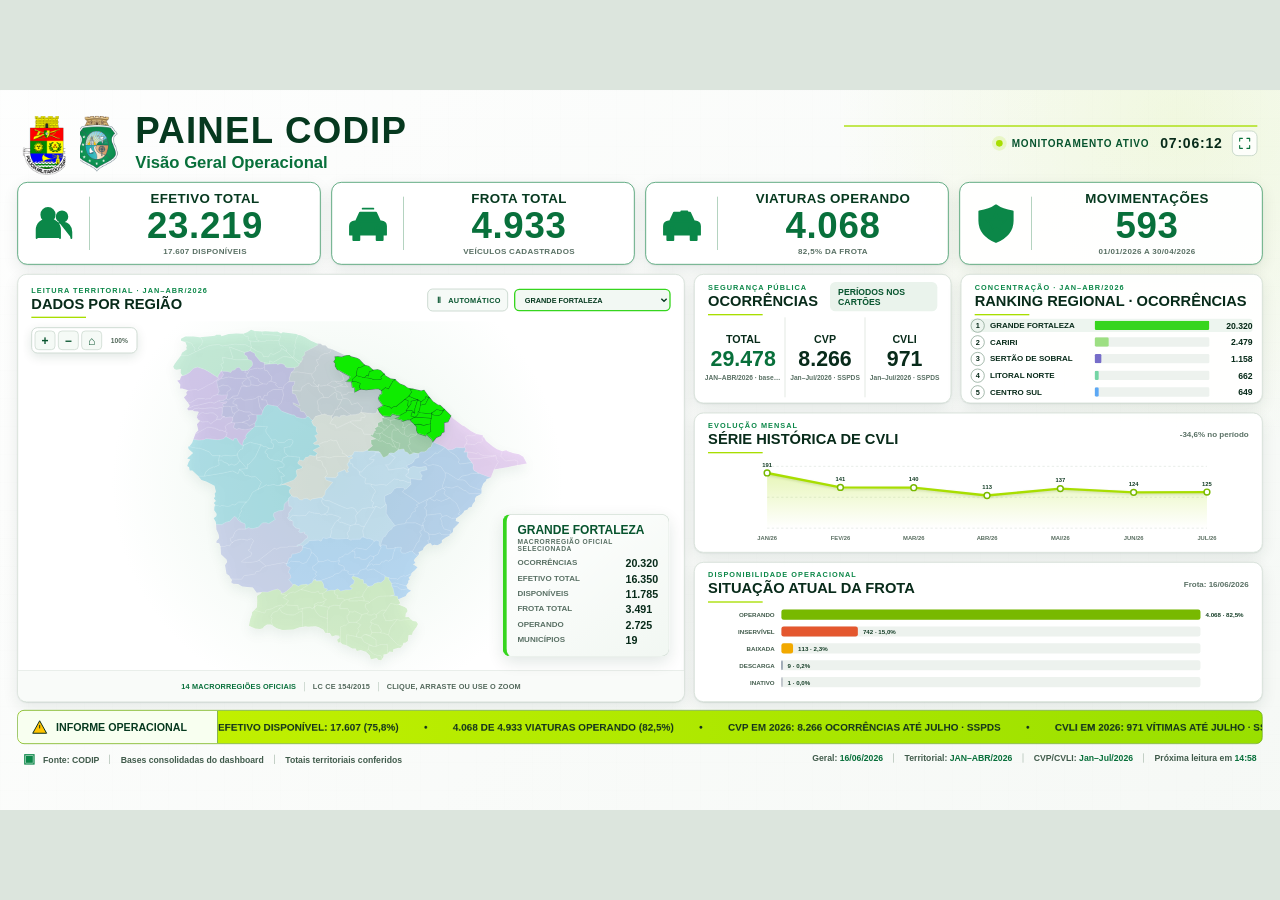
==== index.html @ fd83b2bc "Ajusta datas de referência do painel" ====
<!doctype html>
<html lang="pt-BR">
<head>
  <meta charset="utf-8">
  <meta name="viewport" content="width=device-width, initial-scale=1, viewport-fit=cover">
  <meta name="theme-color" content="#f4f7f3">
  <title>Painel CODIP · Visão Geral Operacional</title>
  <link rel="icon" href="data:,">
  <link rel="stylesheet" href="styles.css">
</head>
<body>
  <main id="tvStage" class="tv-stage" aria-label="Painel CODIP para monitoramento em TV">
    <header class="topbar">
      <div class="identity">
        <div class="official-logos" aria-label="Polícia Militar do Ceará e Governo do Estado do Ceará">
          <span class="logo-crop logo-pmce"><img src="timbrado.png" alt="Polícia Militar do Ceará"></span>
          <span class="logo-crop logo-ceara"><img src="timbrado.png" alt="Governo do Estado do Ceará"></span>
        </div>
        <div>
          <h1>PAINEL CODIP</h1>
          <p>Visão Geral Operacional</p>
        </div>
      </div>
      <div class="header-status">
        <span class="live-dot"></span>
        <span>MONITORAMENTO ATIVO</span>
        <strong id="clock">--:--:--</strong>
        <button id="fullscreenButton" type="button" aria-label="Exibir em tela cheia" title="Exibir em tela cheia">
          <svg viewBox="0 0 24 24" aria-hidden="true"><path d="M8 3H3v5M16 3h5v5M8 21H3v-5m13 5h5v-5"/></svg>
        </button>
      </div>
    </header>

    <section class="kpi-grid" aria-label="Indicadores principais">
      <article class="kpi-card">
        <div class="kpi-icon"><svg viewBox="0 0 64 64" aria-hidden="true"><circle cx="23" cy="19" r="10"/><circle cx="44" cy="22" r="8"/><path d="M6 54V42c0-9 7-16 16-16h3c9 0 16 7 16 16v12M40 31h5c8 0 13 6 13 14v9"/></svg></div>
        <div><span>Efetivo total</span><strong id="effectiveTotal">—</strong><small id="effectiveHint">Base de pessoal</small></div>
      </article>
      <article class="kpi-card">
        <div class="kpi-icon"><svg viewBox="0 0 64 64" aria-hidden="true"><path d="M14 29l6-13h24l6 13M12 29h40c4 0 7 3 7 7v13H5V36c0-4 3-7 7-7Z"/><circle cx="17" cy="39" r="4"/><circle cx="47" cy="39" r="4"/><path d="M10 49v8h9v-8m26 0v8h9v-8M24 10h16"/></svg></div>
        <div><span>Frota total</span><strong id="vehicleTotal">—</strong><small>Veículos cadastrados</small></div>
      </article>
      <article class="kpi-card">
        <div class="kpi-icon"><svg viewBox="0 0 64 64" aria-hidden="true"><path d="M14 29l6-13h24l6 13M12 29h40c4 0 7 3 7 7v13H5V36c0-4 3-7 7-7Z"/><circle cx="17" cy="39" r="4"/><circle cx="47" cy="39" r="4"/><path d="M10 49v8h9v-8m26 0v8h9v-8"/><path d="M31 20v-6h9v6"/></svg></div>
        <div><span>Viaturas operando</span><strong id="operatingVehicles">—</strong><small id="operatingVehicleHint">Disponibilidade da frota</small></div>
      </article>
      <article class="kpi-card">
        <div class="kpi-icon"><svg viewBox="0 0 64 64" aria-hidden="true"><path d="M32 5c8 6 16 8 25 9v14c0 15-9 25-25 32C16 53 7 43 7 28V14c9-1 17-3 25-9Z"/><path d="m32 16 4 10 11 1-8 7 3 11-10-6-10 6 3-11-8-7 11-1 4-10Z"/></svg></div>
        <div><span>Movimentações</span><strong id="movementTotal">—</strong><small id="movementPeriod">Período da base</small></div>
      </article>
    </section>

    <section class="main-grid">
      <article class="panel map-panel">
        <div class="panel-heading">
          <div><span class="eyebrow" id="territorialPeriod">Leitura territorial</span><h2>Dados por região</h2></div>
          <div class="map-actions">
            <button id="mapAutoButton" class="map-auto-button" type="button" aria-pressed="true" title="Pausar rotação automática">
              <span class="map-auto-icon" aria-hidden="true">Ⅱ</span><span id="mapAutoLabel">Automático</span>
            </button>
            <select id="activeRegion" class="region-focus" aria-label="Selecionar macrorregião"></select>
          </div>
        </div>
        <div class="map-layout">
          <div class="map-wrap">
            <svg id="cearaMap" viewBox="35 10 535 500" role="img" aria-label="Mapa interativo do Ceará dividido nas 14 macrorregiões oficiais"></svg>
            <div class="map-zoom-controls" aria-label="Controles de navegação do mapa">
              <button id="mapZoomIn" type="button" aria-label="Aumentar zoom" title="Aumentar zoom">+</button>
              <button id="mapZoomOut" type="button" aria-label="Diminuir zoom" title="Diminuir zoom">−</button>
              <button id="mapReset" type="button" aria-label="Mostrar o Ceará inteiro" title="Mostrar o Ceará inteiro">⌂</button>
              <span id="mapZoomLevel" aria-live="polite">100%</span>
            </div>
            <div id="mapMessage" class="map-message" hidden>Mapa indisponível</div>
            <div id="mapTooltip" class="map-tooltip" role="status" hidden></div>
          </div>
          <div id="regionSummary" class="region-summary" aria-live="polite"></div>
        </div>
        <div id="regionLegend" class="region-legend"></div>
      </article>

      <div class="dashboard-side">
        <div class="right-stack">
          <article class="panel occurrences-panel">
            <div class="panel-heading compact">
              <div><span class="eyebrow">Segurança pública</span><h2>Ocorrências</h2></div>
              <span class="period-chip" id="crimePeriod">Períodos nos cartões</span>
            </div>
            <div class="occurrence-grid">
              <div class="occurrence main"><span>Total</span><strong id="crimeTotal">—</strong><small id="crimeDelta">Base consolidada</small></div>
              <div class="occurrence"><span>CVP</span><strong id="cvpTotal">—</strong><small id="cvpHint">Crimes violentos contra o patrimônio</small></div>
              <div class="occurrence"><span>CVLI</span><strong id="cvliTotal">—</strong><small id="cvliHint">Crimes violentos letais intencionais</small></div>
            </div>
          </article>

          <article class="panel ranking-panel">
            <div class="panel-heading compact"><div><span class="eyebrow" id="rankingPeriod">Concentração</span><h2>Ranking regional · ocorrências</h2></div></div>
            <div id="regionRanking" class="ranking"></div>
          </article>
        </div>

        <section class="charts-grid">
          <article class="panel chart-panel">
            <div class="panel-heading compact">
              <div><span class="eyebrow">Evolução mensal</span><h2>Série histórica de CVLI</h2></div>
              <span class="chart-total" id="trendCaption"></span>
            </div>
            <div id="occurrenceChart" class="chart" aria-label="Gráfico mensal de ocorrências"></div>
          </article>
          <article class="panel chart-panel">
            <div class="panel-heading compact">
              <div><span class="eyebrow">Disponibilidade operacional</span><h2>Situação atual da frota</h2></div>
              <span class="chart-total" id="fleetBaseDate">Base consolidada</span>
            </div>
            <div id="vehicleChart" class="chart" aria-label="Gráfico da frota por situação operacional"></div>
          </article>
        </section>
      </div>
    </section>

    <section class="ticker" aria-label="Informes operacionais">
      <div class="ticker-label"><svg viewBox="0 0 24 24" aria-hidden="true"><path d="M12 3 2 21h20L12 3Zm0 6v5m0 3h.01"/></svg><strong>INFORME OPERACIONAL</strong></div>
      <div class="ticker-window"><div id="tickerTrack" class="ticker-track"></div></div>
    </section>

    <footer>
      <div><span class="calendar-icon">▣</span> Fonte: CODIP <i></i> Bases consolidadas do dashboard <i></i> <span id="dataQuality">Validação territorial</span></div>
      <div>Geral: <strong id="updatedAt">—</strong> <i></i> Territorial: <strong id="territorialUpdatedAt">—</strong> <i></i> CVP/CVLI: <strong id="stateCrimeUpdatedAt">—</strong> <i></i> Próxima leitura em <strong id="refreshCountdown">15:00</strong></div>
    </footer>
  </main>

  <script src="base-resumo.js"></script>
  <script src="data.js"></script>
  <script src="app.js"></script>
</body>
</html>
---- styles.css ----
:root {
  --green-950: #06391f;
  --green-900: #07542e;
  --green-800: #08703b;
  --green-700: #0b8748;
  --lime: #a8de00;
  --lime-soft: #d7f373;
  --cyan: #17aaa8;
  --yellow: #d5d800;
  --ink: #082b1a;
  --muted: #597064;
  --panel: rgba(255,255,255,.96);
  --line: #cad8ce;
  --surface: #f2f6f2;
  --shadow: 0 8px 24px rgba(10, 49, 29, .09), 0 1px 2px rgba(10, 49, 29, .12);
  --font: "Arial Narrow", "Roboto Condensed", "Segoe UI", Arial, sans-serif;
}

* { box-sizing: border-box; }
html, body { width: 100%; height: 100%; margin: 0; overflow: hidden; }
body { background: #dce5dd; color: var(--ink); font-family: var(--font); }
button, select, svg text { font-family: var(--font); }

.tv-stage {
  position: absolute;
  width: 1920px;
  height: 1080px;
  left: 50%;
  top: 50%;
  transform-origin: center;
  overflow: hidden;
  padding: 22px 26px 16px;
  background:
    radial-gradient(circle at 92% 4%, rgba(168,222,0,.10), transparent 25%),
    linear-gradient(135deg, rgba(255,255,255,.96), rgba(246,249,246,.98));
}

.tv-stage::before {
  content: "";
  position: absolute;
  inset: 0;
  pointer-events: none;
  opacity: .28;
  background-image: linear-gradient(rgba(8,112,59,.025) 1px, transparent 1px), linear-gradient(90deg, rgba(8,112,59,.025) 1px, transparent 1px);
  background-size: 42px 42px;
}

.topbar { position: relative; height: 116px; display: flex; align-items: center; justify-content: space-between; padding: 0 8px 4px; }
.identity { display: flex; align-items: center; gap: 22px; }
.official-logos { height: 110px; display: flex; align-items: center; gap: 22px; }
.logo-crop { position: relative; display: block; height: 99px; overflow: hidden; }
.logo-crop img { position: absolute; height: auto; max-width: none; }
.logo-pmce { width: 64px; }
.logo-pmce img { width: 690px; top: -9px; left: 0; }
.logo-ceara { width: 61px; }
.logo-ceara img { width: 650px; top: -7px; left: -366px; }
.identity h1 { margin: 0; font-size: 55px; line-height: .96; letter-spacing: 1.8px; color: var(--green-950); font-weight: 900; }
.identity p { margin: 9px 0 0; font-size: 25px; line-height: 1; color: var(--green-800); font-weight: 800; }
.header-status { min-width: 620px; height: 50px; display: flex; align-items: center; justify-content: flex-end; gap: 14px; padding-top: 2px; border-top: 2px solid var(--lime); color: var(--green-900); font-size: 15px; font-weight: 900; letter-spacing: .08em; }
.header-status strong { min-width: 96px; color: var(--ink); font-size: 21px; text-align: right; font-variant-numeric: tabular-nums; }
.live-dot { width: 10px; height: 10px; border-radius: 50%; background: var(--lime); box-shadow: 0 0 0 6px rgba(168,222,0,.17); animation: pulse 2.4s infinite; }
#fullscreenButton { width: 38px; height: 38px; display: grid; place-items: center; padding: 8px; border: 1px solid #b7cabd; border-radius: 9px; background: rgba(255,255,255,.8); color: var(--green-800); cursor: pointer; }
#fullscreenButton svg { width: 20px; height: 20px; fill: none; stroke: currentColor; stroke-width: 2; stroke-linecap: round; stroke-linejoin: round; }

.kpi-grid { position: relative; display: grid; grid-template-columns: repeat(4, 1fr); gap: 16px; height: 124px; margin-bottom: 14px; }
.kpi-card { min-width: 0; display: grid; grid-template-columns: 108px 1fr; align-items: center; border: 1.5px solid #19854b; border-radius: 15px; background: var(--panel); box-shadow: var(--shadow); overflow: hidden; }
.kpi-icon { height: 80px; display: grid; place-items: center; border-right: 1px solid #8fbea1; color: var(--green-700); }
.kpi-icon svg { width: 64px; height: 64px; fill: currentColor; stroke: currentColor; stroke-width: 2.8; stroke-linecap: round; stroke-linejoin: round; }
.kpi-card > div:last-child { min-width: 0; padding: 8px 22px; text-align: center; }
.kpi-card span { display: block; color: var(--green-950); font-size: 20px; font-weight: 900; letter-spacing: .03em; text-transform: uppercase; white-space: nowrap; }
.kpi-card strong { display: block; margin-top: 3px; color: var(--green-800); font-size: 55px; line-height: .96; font-weight: 900; letter-spacing: 1px; font-variant-numeric: tabular-nums; }
.kpi-card small { display: block; margin-top: 6px; color: var(--muted); font-size: 12px; font-weight: 700; text-transform: uppercase; letter-spacing: .04em; }

.main-grid { position: relative; height: 642px; display: grid; grid-template-columns: minmax(0, 1.08fr) minmax(0, .92fr); gap: 14px; margin-bottom: 12px; }
.dashboard-side { min-width: 0; display: grid; grid-template-rows: 194px 434px; gap: 14px; }
.right-stack { min-width: 0; display: grid; grid-template-columns: minmax(0, .92fr) minmax(0, 1.08fr); gap: 14px; }
.panel { min-width: 0; background: var(--panel); border: 1px solid var(--line); border-radius: 14px; box-shadow: var(--shadow); overflow: hidden; }
.panel-heading { height: 70px; display: flex; align-items: center; justify-content: space-between; gap: 18px; padding: 13px 20px 8px; }
.panel-heading.compact { height: 64px; padding-top: 10px; }
.eyebrow { display: block; margin-bottom: 3px; color: var(--green-700); font-size: 11px; line-height: 1; font-weight: 900; letter-spacing: .14em; text-transform: uppercase; }
.panel h2 { position: relative; margin: 0; color: var(--ink); font-size: 22px; line-height: 1.05; font-weight: 900; text-transform: uppercase; }
.panel h2::after { content: ""; position: absolute; left: 0; bottom: -9px; width: 82px; height: 2px; background: var(--lime); }
.region-focus { width: 235px; height: 34px; padding: 6px 30px 6px 10px; overflow: hidden; border: 2px solid var(--region-color, var(--green-700)); border-radius: 8px; outline: none; background: #f2f8f3; color: var(--green-950); font-size: 11px; font-weight: 900; text-overflow: ellipsis; text-transform: uppercase; cursor: pointer; }
.region-focus:hover, .region-focus:focus-visible { background: #e8f2ea; box-shadow: 0 0 0 3px rgba(8,112,59,.10); }
.region-focus option { color: var(--ink); background: #fff; }
.period-chip { padding: 7px 12px; border-radius: 8px; color: var(--green-900); background: #eaf3ec; font-size: 13px; font-weight: 900; text-transform: uppercase; }
.map-actions { display: flex; align-items: center; gap: 9px; }
.map-auto-button { min-height: 34px; display: inline-flex; align-items: center; gap: 7px; padding: 7px 10px; border: 1px solid #b9cbbf; border-radius: 8px; background: #f6faf7; color: var(--green-900); font-size: 11px; font-weight: 900; letter-spacing: .04em; text-transform: uppercase; cursor: pointer; }
.map-auto-button:hover, .map-auto-button:focus-visible { border-color: var(--green-700); background: #eaf4ed; outline: none; }
.map-auto-button[aria-pressed="false"] { color: #66766b; background: #eef1ef; }
.map-auto-icon { width: 13px; text-align: center; font-size: 12px; }

.map-layout { position: relative; height: 523px; display: grid; grid-template-columns: minmax(0, 1fr); padding: 0 10px 0 8px; }
.map-wrap { position: relative; min-width: 0; overflow: hidden; border-radius: 0 0 0 10px; background: radial-gradient(circle at 48% 46%, rgba(225,241,229,.72), rgba(255,255,255,0) 58%); }
#cearaMap { width: 100%; height: 100%; touch-action: none; cursor: grab; filter: drop-shadow(0 8px 8px rgba(6,57,31,.16)); overflow: hidden; transition: filter .25s ease; }
#cearaMap.map-view-animated { transition: filter .25s ease; }
#cearaMap path { stroke: rgba(255,255,255,.98); stroke-width: 1.15; vector-effect: non-scaling-stroke; cursor: pointer; paint-order: stroke fill; transition: opacity .3s ease, filter .3s ease, stroke .2s ease, stroke-width .2s ease; transform-box: fill-box; transform-origin: center; }
#cearaMap path.dimmed { opacity: .36; }
#cearaMap path.highlighted { opacity: 1; filter: saturate(1.35) brightness(1.03); stroke: rgba(5,72,37,.65); stroke-width: 1.65; }
#cearaMap path:hover, #cearaMap path.hovered, #cearaMap path.municipality-selected { opacity: 1; filter: saturate(1.5) brightness(1.08) drop-shadow(0 2px 2px rgba(5,47,25,.38)); stroke: #06391f; stroke-width: 3; }
.map-wrap.is-panning #cearaMap { cursor: grabbing; }
.map-wrap.is-panning #cearaMap path { cursor: grabbing; }
.map-wrap.is-interactive #cearaMap { filter: drop-shadow(0 9px 9px rgba(6,57,31,.16)); }
.map-zoom-controls { position: absolute; z-index: 5; left: 12px; top: 9px; display: grid; grid-template-columns: repeat(3, 31px) 44px; align-items: center; gap: 4px; padding: 4px; border: 1px solid #b9cbbf; border-radius: 9px; background: rgba(255,255,255,.94); box-shadow: 0 5px 16px rgba(6,57,31,.12); }
.map-zoom-controls button { width: 31px; height: 29px; display: grid; place-items: center; padding: 0; border: 1px solid #c6d5ca; border-radius: 6px; background: #f5faf6; color: var(--green-900); font-size: 18px; line-height: 1; font-weight: 900; cursor: pointer; }
.map-zoom-controls button:hover, .map-zoom-controls button:focus-visible { border-color: var(--green-700); background: #e6f2e9; outline: none; }
.map-zoom-controls span { color: #52685a; font-size: 10px; font-weight: 900; text-align: center; font-variant-numeric: tabular-nums; }
.map-message { position: absolute; inset: 0; display: grid; place-items: center; color: var(--muted); font-weight: 800; }
.map-message[hidden] { display: none; }
.map-tooltip { position: absolute; z-index: 6; width: max-content; max-width: 245px; pointer-events: none; padding: 9px 11px; border: 1px solid #aac5b2; border-radius: 8px; background: rgba(5,55,29,.95); color: #fff; box-shadow: 0 8px 20px rgba(5,47,25,.22); font-size: 11px; line-height: 1.35; transform: translate(12px, -50%); }
.map-tooltip[hidden] { display: none; }
.map-tooltip strong { display: block; margin-bottom: 4px; font-size: 13px; text-transform: uppercase; }
.map-tooltip span { color: #d9f0df; }
.region-summary { position: absolute; z-index: 2; right: 22px; bottom: 20px; width: 250px; display: grid; gap: 6px; padding: 14px 16px; border: 1px solid #d3dfd6; border-left: 6px solid var(--green-700); border-radius: 12px; background: linear-gradient(145deg, rgba(255,255,255,.97), rgba(241,247,242,.97)); box-shadow: 0 8px 24px rgba(6,57,31,.12); }
.region-summary .summary-name { color: var(--green-900); font-size: 18px; line-height: 1.02; font-weight: 900; text-transform: uppercase; }
.region-summary .summary-kicker { margin-top: -3px; color: var(--muted); font-size: 10px; font-weight: 900; letter-spacing: .08em; text-transform: uppercase; }
.region-summary dl { display: grid; grid-template-columns: 1fr auto; gap: 5px 10px; margin: 2px 0 0; }
.region-summary dt { color: var(--muted); font-size: 12px; font-weight: 700; text-transform: uppercase; }
.region-summary dd { margin: 0; color: var(--ink); font-size: 16px; font-weight: 900; font-variant-numeric: tabular-nums; }
.region-legend { height: 49px; display: flex; align-items: center; justify-content: center; gap: 6px; padding: 0 10px; border-top: 1px solid #e1e9e3; background: #f9fbf9; }
.map-source { display: flex; align-items: center; color: #53685b; font-size: 11px; font-weight: 800; letter-spacing: .025em; text-transform: uppercase; }
.map-source strong { color: var(--green-800); }
.map-source i { width: 1px; height: 14px; margin: 0 12px; background: #bccbc0; }
.legend-item { min-height: 29px; display: flex; align-items: center; gap: 6px; padding: 5px 8px; border: 1px solid transparent; border-radius: 7px; background: transparent; color: #405b4b; font-size: 11px; font-weight: 900; text-transform: uppercase; cursor: pointer; }
.legend-item i { width: 10px; height: 10px; border-radius: 3px; }
.legend-item:hover, .legend-item:focus-visible, .legend-item.active { border-color: #bfd0c4; background: #edf5ef; outline: none; }

.occurrence-grid { height: 130px; display: grid; grid-template-columns: 1.05fr 1fr 1fr; padding: 0 10px 10px; }
.occurrence { min-width: 0; display: flex; flex-direction: column; align-items: center; justify-content: center; border-left: 1px solid #d4ded6; text-align: center; }
.occurrence:first-child { border-left: 0; }
.occurrence span { font-size: 16px; font-weight: 900; text-transform: uppercase; }
.occurrence strong { margin-top: 3px; font-size: 32px; line-height: 1; font-weight: 900; font-variant-numeric: tabular-nums; }
.occurrence.main strong { color: var(--green-800); }
.occurrence small { margin-top: 7px; width: 92%; overflow: hidden; color: var(--muted); font-size: 10px; font-weight: 700; text-overflow: ellipsis; white-space: nowrap; }

.ranking { height: 130px; display: grid; align-content: center; gap: 5px; padding: 2px 14px 9px; }
.rank-row { width: 100%; min-height: 20px; display: grid; grid-template-columns: 22px minmax(105px, 150px) 1fr 58px; gap: 7px; align-items: center; min-width: 0; padding: 0; border: 0; border-radius: 5px; background: transparent; color: inherit; text-align: left; cursor: pointer; }
.rank-row:hover, .rank-row:focus-visible, .rank-row.active { background: #edf5ef; outline: none; }
.rank-number { width: 21px; height: 21px; display: grid; place-items: center; border: 1px solid #7a9985; border-radius: 50%; font-size: 11px; font-weight: 900; }
.rank-name { overflow: hidden; font-size: 12px; font-weight: 900; text-overflow: ellipsis; text-transform: uppercase; white-space: nowrap; }
.rank-track { height: 14px; overflow: hidden; border-radius: 2px; background: #edf2ee; }
.rank-bar { height: 100%; border-radius: 2px; transform-origin: left; animation: grow 1.2s cubic-bezier(.2,.75,.25,1) both; }
.rank-value { text-align: right; font-size: 13px; font-weight: 900; font-variant-numeric: tabular-nums; }

.charts-grid { position: relative; min-height: 0; display: grid; grid-template-rows: repeat(2, minmax(0, 1fr)); gap: 14px; }
.chart-panel .panel-heading { height: 62px; }
.chart { height: 148px; padding: 0 12px 8px; }
.chart svg { width: 100%; height: 100%; overflow: visible; }
.chart-total { color: var(--muted); font-size: 12px; font-weight: 800; }
.grid-line { stroke: #d8e1da; stroke-width: 1; stroke-dasharray: 4 4; }
.axis-label { fill: #5a6e61; font-size: 10px; font-weight: 700; }
.value-label { fill: #153e27; font-size: 10px; font-weight: 900; }
.trend-area { fill: url(#areaGradient); }
.trend-line { fill: none; stroke: var(--lime); stroke-width: 4; stroke-linecap: round; stroke-linejoin: round; filter: drop-shadow(0 2px 2px rgba(75,120,0,.20)); }
.trend-point { fill: #fff; stroke: #78b900; stroke-width: 2.5; }
.fleet-status-track { fill: #edf2ee; }
.fleet-status-bar { transform-origin: left; animation: grow 1.1s cubic-bezier(.2,.75,.25,1) both; }
.fleet-status-label { fill: #405b4b; font-size: 11px; font-weight: 900; }
.fleet-status-value { fill: #153e27; font-size: 11px; font-weight: 900; font-variant-numeric: tabular-nums; }

.ticker { position: relative; height: 51px; display: grid; grid-template-columns: 300px 1fr; overflow: hidden; border: 1.5px solid #5ba000; border-radius: 10px; background: linear-gradient(90deg, #c8f300, #99df00); }
.ticker-label { z-index: 2; display: flex; align-items: center; gap: 12px; padding: 0 20px; border-right: 1px solid #4b8f00; background: #f8fff0; color: var(--green-950); font-size: 16px; }
.ticker-label svg { width: 25px; fill: #ffc400; stroke: #082b1a; stroke-width: 1.4; }
.ticker-window { position: relative; overflow: hidden; }
.ticker-track { position: absolute; left: 0; top: 0; width: max-content; height: 100%; display: flex; align-items: center; white-space: nowrap; color: #102f1d; font-size: 15px; font-weight: 900; text-transform: uppercase; animation: ticker 34s linear infinite; will-change: transform; }
.ticker-group { height: 100%; display: flex; align-items: center; gap: 38px; padding-right: 38px; }
.ticker-group span::after { content: "•"; margin-left: 38px; }

footer { position: relative; height: 42px; display: flex; align-items: center; justify-content: space-between; padding: 0 9px; color: #405b4b; font-size: 13px; font-weight: 700; }
footer i { display: inline-block; width: 1px; height: 14px; margin: 0 12px -2px; background: #a9baad; }
footer strong { color: var(--green-800); font-weight: 900; }
.calendar-icon { margin-right: 8px; color: var(--green-700); font-size: 19px; }

@keyframes pulse { 50% { box-shadow: 0 0 0 11px rgba(168,222,0,0); } }
@keyframes grow { from { transform: scaleX(0); } }
@keyframes ticker { from { transform: translate3d(0, 0, 0); } to { transform: translate3d(-50%, 0, 0); } }

@media (prefers-reduced-motion: reduce) {
  *, *::before, *::after { animation-duration: .01ms !important; animation-iteration-count: 1 !important; transition-duration: .01ms !important; }
  .ticker-track { animation: ticker 50s linear infinite !important; }
}
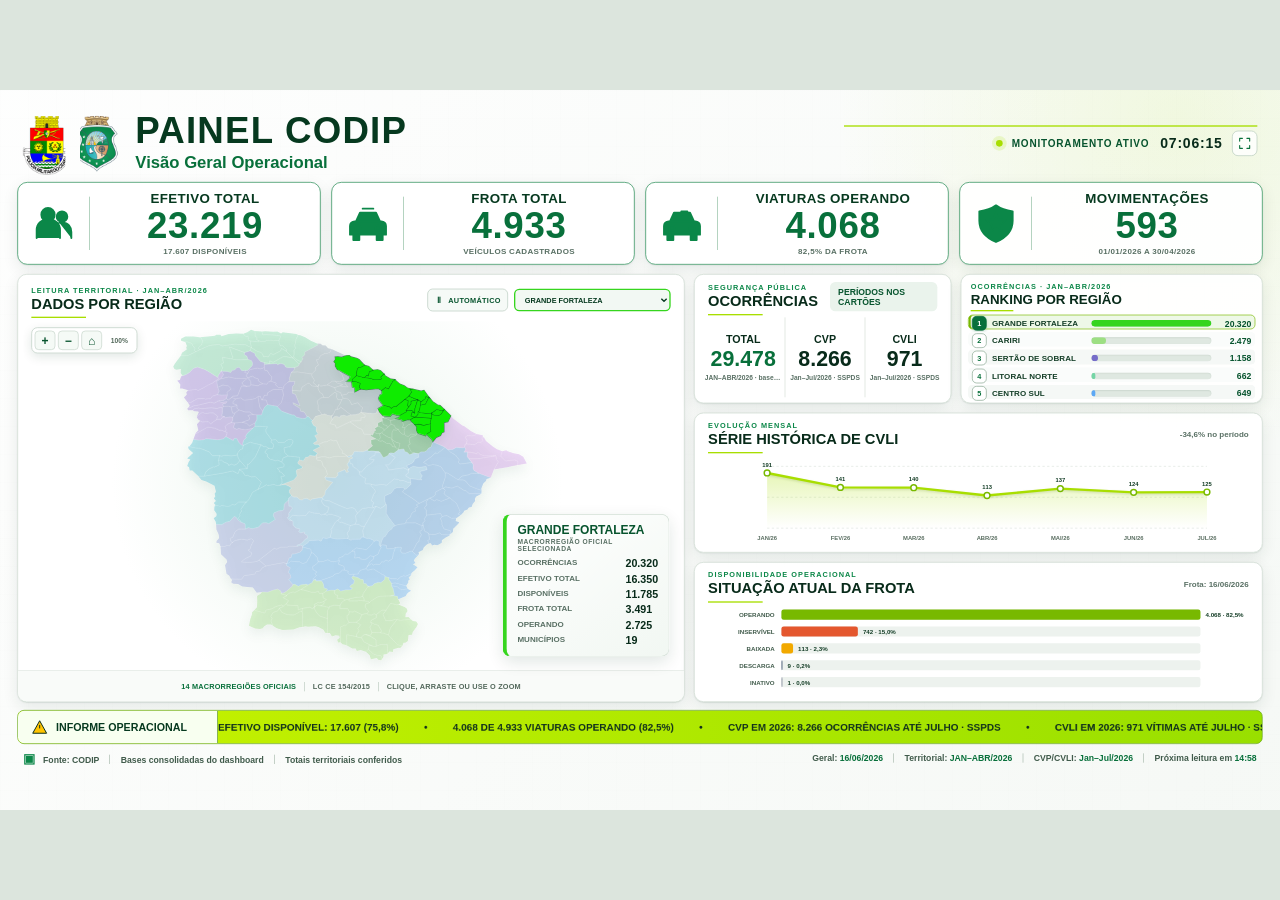
==== commit 00616c25: "Melhora visualizacao do ranking" ====
--- a/index.html
+++ b/index.html
@@ -93,7 +93,7 @@
           </article>
 
           <article class="panel ranking-panel">
-            <div class="panel-heading compact"><div><span class="eyebrow" id="rankingPeriod">Concentração</span><h2>Ranking regional · ocorrências</h2></div></div>
+            <div class="panel-heading compact"><div><span class="eyebrow" id="rankingPeriod">Ocorrências</span><h2>Ranking por região</h2></div></div>
             <div id="regionRanking" class="ranking"></div>
           </article>
         </div>
--- a/styles.css
+++ b/styles.css
@@ -133,14 +133,21 @@
 .occurrence.main strong { color: var(--green-800); }
 .occurrence small { margin-top: 7px; width: 92%; overflow: hidden; color: var(--muted); font-size: 10px; font-weight: 700; text-overflow: ellipsis; white-space: nowrap; }
 
-.ranking { height: 130px; display: grid; align-content: center; gap: 5px; padding: 2px 14px 9px; }
-.rank-row { width: 100%; min-height: 20px; display: grid; grid-template-columns: 22px minmax(105px, 150px) 1fr 58px; gap: 7px; align-items: center; min-width: 0; padding: 0; border: 0; border-radius: 5px; background: transparent; color: inherit; text-align: left; cursor: pointer; }
-.rank-row:hover, .rank-row:focus-visible, .rank-row.active { background: #edf5ef; outline: none; }
-.rank-number { width: 21px; height: 21px; display: grid; place-items: center; border: 1px solid #7a9985; border-radius: 50%; font-size: 11px; font-weight: 900; }
-.rank-name { overflow: hidden; font-size: 12px; font-weight: 900; text-overflow: ellipsis; text-transform: uppercase; white-space: nowrap; }
-.rank-track { height: 14px; overflow: hidden; border-radius: 2px; background: #edf2ee; }
-.rank-bar { height: 100%; border-radius: 2px; transform-origin: left; animation: grow 1.2s cubic-bezier(.2,.75,.25,1) both; }
-.rank-value { text-align: right; font-size: 13px; font-weight: 900; font-variant-numeric: tabular-nums; }
+.ranking-panel .panel-heading { height: 56px; padding: 8px 14px 4px; }
+.ranking-panel h2 { font-size: 20px; }
+.ranking-panel h2::after { bottom: -7px; width: 64px; }
+.ranking { height: 138px; display: grid; align-content: center; gap: 4px; padding: 4px 10px 7px; }
+.rank-row { width: 100%; min-height: 22px; display: grid; grid-template-columns: 23px minmax(108px, 142px) minmax(64px, 1fr) 53px; gap: 7px; align-items: center; min-width: 0; padding: 1px 5px; border: 1px solid transparent; border-radius: 7px; background: #f5f8f6; color: inherit; text-align: left; cursor: pointer; transition: transform .18s ease, border-color .18s ease, background .18s ease, box-shadow .18s ease; }
+.rank-row:nth-child(even) { background: #fafcfb; }
+.rank-row:first-child { border-color: #b7d8c0; background: linear-gradient(90deg, #e7f4ea, #f7fbf8); }
+.rank-row:hover, .rank-row:focus-visible { border-color: #9fc2a9; background: #eaf4ed; outline: none; transform: translateX(2px); }
+.rank-row.active { border-color: #79b900; background: #eef8e7; box-shadow: inset 3px 0 0 #79b900; outline: none; }
+.rank-number { width: 22px; height: 22px; display: grid; place-items: center; border: 1px solid #86a58f; border-radius: 7px; background: #fff; color: var(--green-800); font-size: 11px; font-weight: 900; }
+.rank-row:first-child .rank-number { border-color: var(--green-800); background: var(--green-800); color: #fff; box-shadow: 0 2px 5px rgba(8,112,59,.20); }
+.rank-name { overflow: hidden; color: #143e27; font-size: 12px; font-weight: 900; letter-spacing: .01em; text-overflow: ellipsis; text-transform: uppercase; white-space: nowrap; }
+.rank-track { height: 10px; overflow: hidden; border-radius: 999px; background: #dfe8e1; box-shadow: inset 0 1px 2px rgba(6,57,31,.10); }
+.rank-bar { min-width: 5px; height: 100%; border-radius: 999px; transform-origin: left; animation: grow 1.2s cubic-bezier(.2,.75,.25,1) both; }
+.rank-value { color: var(--green-900); text-align: right; font-size: 13px; font-weight: 900; font-variant-numeric: tabular-nums; }
 
 .charts-grid { position: relative; min-height: 0; display: grid; grid-template-rows: repeat(2, minmax(0, 1fr)); gap: 14px; }
 .chart-panel .panel-heading { height: 62px; }
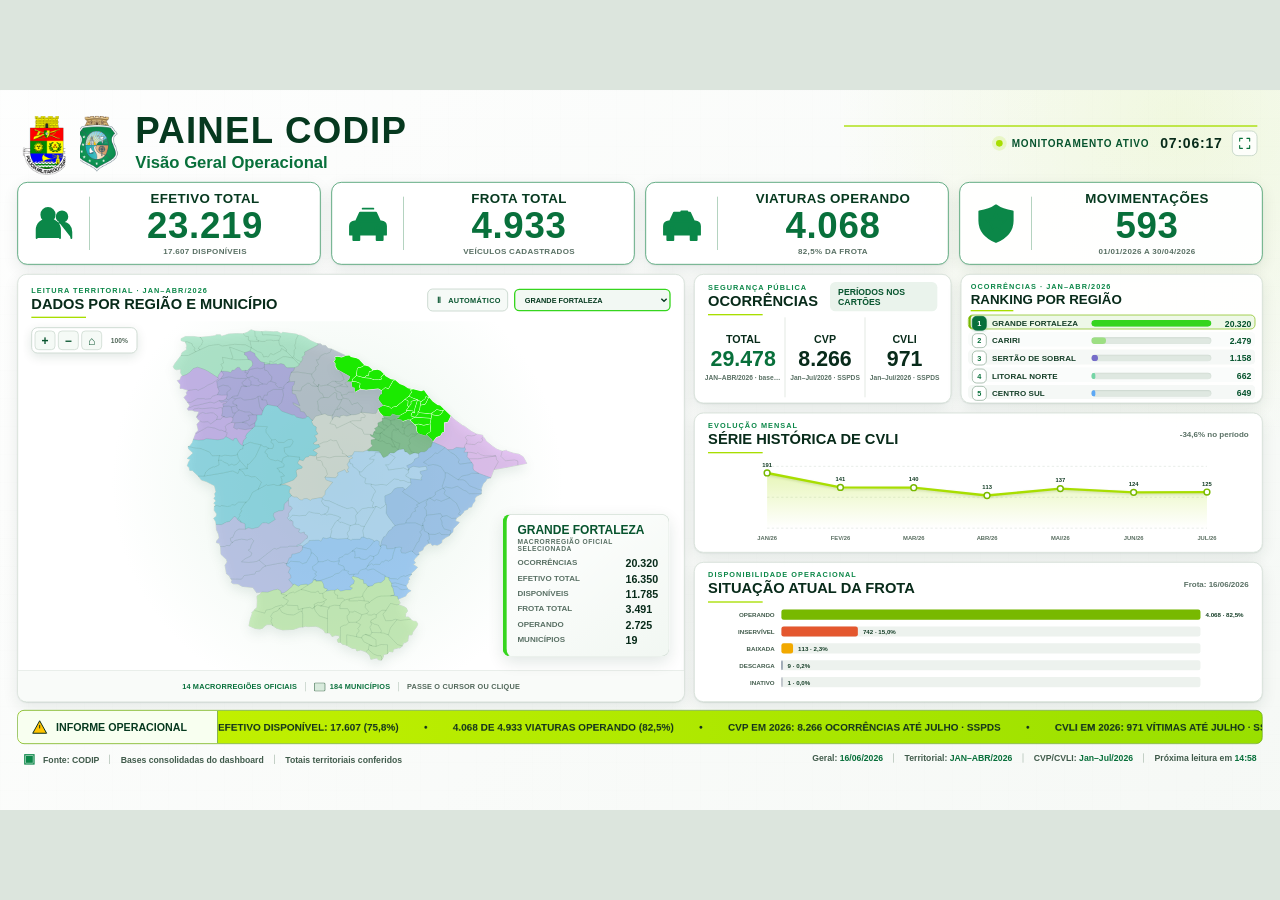
==== commit 53acb225: "Destaca divisas municipais no mapa" ====
--- a/index.html
+++ b/index.html
@@ -53,7 +53,7 @@
     <section class="main-grid">
       <article class="panel map-panel">
         <div class="panel-heading">
-          <div><span class="eyebrow" id="territorialPeriod">Leitura territorial</span><h2>Dados por região</h2></div>
+          <div><span class="eyebrow" id="territorialPeriod">Leitura territorial</span><h2>Dados por região e município</h2></div>
           <div class="map-actions">
             <button id="mapAutoButton" class="map-auto-button" type="button" aria-pressed="true" title="Pausar rotação automática">
               <span class="map-auto-icon" aria-hidden="true">Ⅱ</span><span id="mapAutoLabel">Automático</span>
@@ -63,7 +63,7 @@
         </div>
         <div class="map-layout">
           <div class="map-wrap">
-            <svg id="cearaMap" viewBox="35 10 535 500" role="img" aria-label="Mapa interativo do Ceará dividido nas 14 macrorregiões oficiais"></svg>
+            <svg id="cearaMap" viewBox="35 10 535 500" role="img" aria-label="Mapa interativo do Ceará dividido em 184 municípios e 14 macrorregiões oficiais"></svg>
             <div class="map-zoom-controls" aria-label="Controles de navegação do mapa">
               <button id="mapZoomIn" type="button" aria-label="Aumentar zoom" title="Aumentar zoom">+</button>
               <button id="mapZoomOut" type="button" aria-label="Diminuir zoom" title="Diminuir zoom">−</button>
--- a/styles.css
+++ b/styles.css
@@ -94,9 +94,9 @@
 .map-wrap { position: relative; min-width: 0; overflow: hidden; border-radius: 0 0 0 10px; background: radial-gradient(circle at 48% 46%, rgba(225,241,229,.72), rgba(255,255,255,0) 58%); }
 #cearaMap { width: 100%; height: 100%; touch-action: none; cursor: grab; filter: drop-shadow(0 8px 8px rgba(6,57,31,.16)); overflow: hidden; transition: filter .25s ease; }
 #cearaMap.map-view-animated { transition: filter .25s ease; }
-#cearaMap path { stroke: rgba(255,255,255,.98); stroke-width: 1.15; vector-effect: non-scaling-stroke; cursor: pointer; paint-order: stroke fill; transition: opacity .3s ease, filter .3s ease, stroke .2s ease, stroke-width .2s ease; transform-box: fill-box; transform-origin: center; }
-#cearaMap path.dimmed { opacity: .36; }
-#cearaMap path.highlighted { opacity: 1; filter: saturate(1.35) brightness(1.03); stroke: rgba(5,72,37,.65); stroke-width: 1.65; }
+#cearaMap path { stroke: rgba(31,83,49,.48); stroke-width: .9; stroke-linejoin: round; vector-effect: non-scaling-stroke; cursor: pointer; paint-order: stroke fill; transition: opacity .3s ease, filter .3s ease, stroke .2s ease, stroke-width .2s ease; transform-box: fill-box; transform-origin: center; }
+#cearaMap path.dimmed { opacity: .52; }
+#cearaMap path.highlighted { opacity: 1; filter: saturate(1.25) brightness(1.04); stroke: rgba(255,255,255,.98); stroke-width: 1.45; }
 #cearaMap path:hover, #cearaMap path.hovered, #cearaMap path.municipality-selected { opacity: 1; filter: saturate(1.5) brightness(1.08) drop-shadow(0 2px 2px rgba(5,47,25,.38)); stroke: #06391f; stroke-width: 3; }
 .map-wrap.is-panning #cearaMap { cursor: grabbing; }
 .map-wrap.is-panning #cearaMap path { cursor: grabbing; }
@@ -121,6 +121,8 @@
 .map-source { display: flex; align-items: center; color: #53685b; font-size: 11px; font-weight: 800; letter-spacing: .025em; text-transform: uppercase; }
 .map-source strong { color: var(--green-800); }
 .map-source i { width: 1px; height: 14px; margin: 0 12px; background: #bccbc0; }
+.municipality-key { display: inline-flex; align-items: center; gap: 7px; color: var(--green-800); font-weight: 900; }
+.municipality-key b { width: 17px; height: 13px; display: inline-block; border: 1px solid rgba(31,83,49,.72); border-radius: 2px; background: linear-gradient(90deg, transparent 46%, rgba(31,83,49,.55) 47%, rgba(31,83,49,.55) 53%, transparent 54%), linear-gradient(transparent 46%, rgba(31,83,49,.55) 47%, rgba(31,83,49,.55) 53%, transparent 54%), #d8eadc; }
 .legend-item { min-height: 29px; display: flex; align-items: center; gap: 6px; padding: 5px 8px; border: 1px solid transparent; border-radius: 7px; background: transparent; color: #405b4b; font-size: 11px; font-weight: 900; text-transform: uppercase; cursor: pointer; }
 .legend-item i { width: 10px; height: 10px; border-radius: 3px; }
 .legend-item:hover, .legend-item:focus-visible, .legend-item.active { border-color: #bfd0c4; background: #edf5ef; outline: none; }
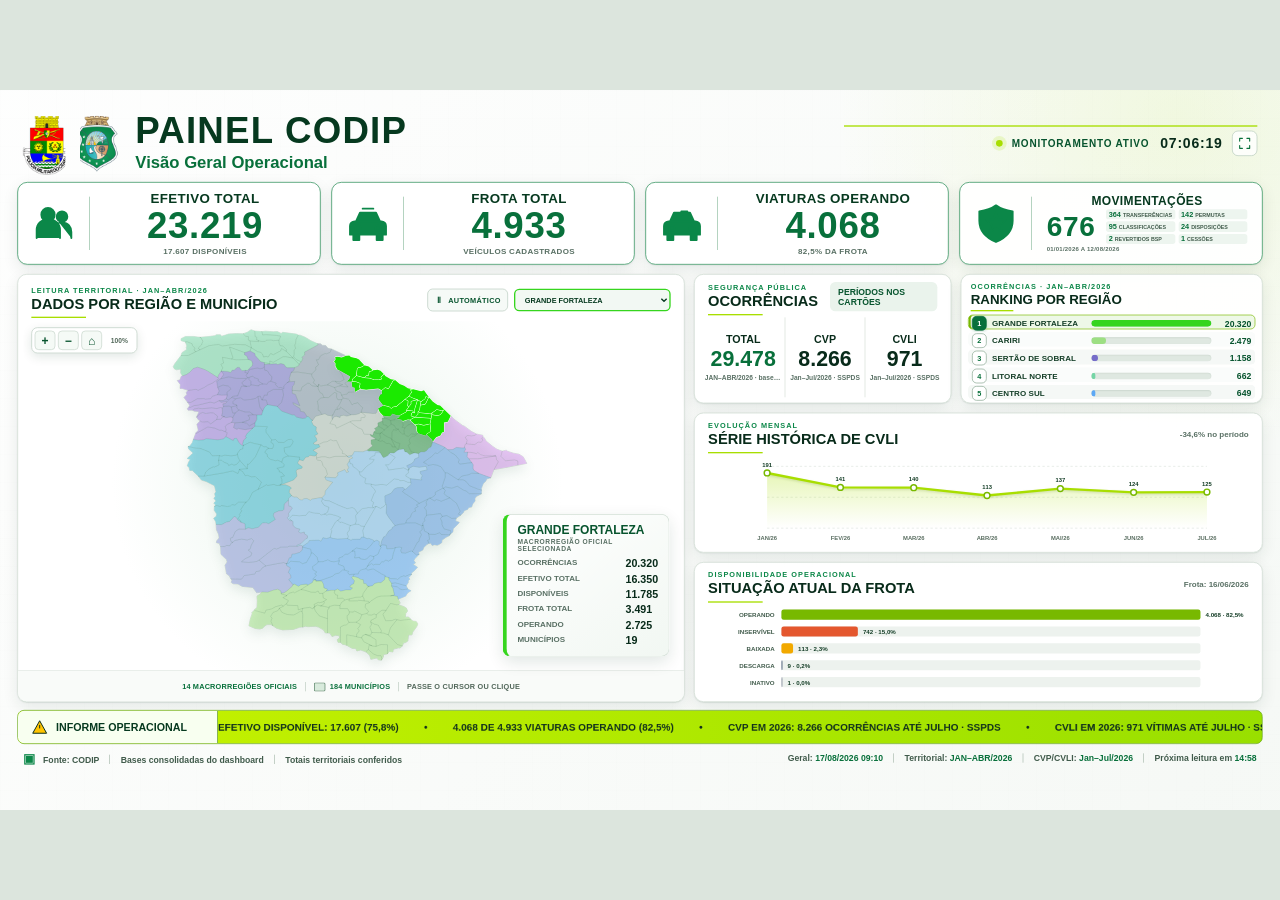
==== commit c0ac146e: "Atualiza movimentações e exibe modalidades" ====
--- a/index.html
+++ b/index.html
@@ -44,9 +44,13 @@
         <div class="kpi-icon"><svg viewBox="0 0 64 64" aria-hidden="true"><path d="M14 29l6-13h24l6 13M12 29h40c4 0 7 3 7 7v13H5V36c0-4 3-7 7-7Z"/><circle cx="17" cy="39" r="4"/><circle cx="47" cy="39" r="4"/><path d="M10 49v8h9v-8m26 0v8h9v-8"/><path d="M31 20v-6h9v6"/></svg></div>
         <div><span>Viaturas operando</span><strong id="operatingVehicles">—</strong><small id="operatingVehicleHint">Disponibilidade da frota</small></div>
       </article>
-      <article class="kpi-card">
+      <article class="kpi-card movement-card">
         <div class="kpi-icon"><svg viewBox="0 0 64 64" aria-hidden="true"><path d="M32 5c8 6 16 8 25 9v14c0 15-9 25-25 32C16 53 7 43 7 28V14c9-1 17-3 25-9Z"/><path d="m32 16 4 10 11 1-8 7 3 11-10-6-10 6 3-11-8-7 11-1 4-10Z"/></svg></div>
-        <div><span>Movimentações</span><strong id="movementTotal">—</strong><small id="movementPeriod">Período da base</small></div>
+        <div class="movement-card-content">
+          <span>Movimentações</span>
+          <div class="movement-card-main"><strong id="movementTotal">—</strong><div id="movementModalities" class="movement-modalities" aria-label="Modalidades das movimentações"></div></div>
+          <small id="movementPeriod">Período da base</small>
+        </div>
       </article>
     </section>
 
--- a/styles.css
+++ b/styles.css
@@ -70,6 +70,14 @@
 .kpi-card span { display: block; color: var(--green-950); font-size: 20px; font-weight: 900; letter-spacing: .03em; text-transform: uppercase; white-space: nowrap; }
 .kpi-card strong { display: block; margin-top: 3px; color: var(--green-800); font-size: 55px; line-height: .96; font-weight: 900; letter-spacing: 1px; font-variant-numeric: tabular-nums; }
 .kpi-card small { display: block; margin-top: 6px; color: var(--muted); font-size: 12px; font-weight: 700; text-transform: uppercase; letter-spacing: .04em; }
+.movement-card > .movement-card-content { padding: 7px 12px 6px 15px; }
+.movement-card-content > span { font-size: 18px; }
+.movement-card-main { display: grid; grid-template-columns: 82px minmax(0, 1fr); align-items: center; gap: 7px; margin-top: 2px; }
+.movement-card-main > strong { margin: 0; font-size: 42px; text-align: left; }
+.movement-modalities { display: grid; grid-template-columns: repeat(2, minmax(0, 1fr)); gap: 3px 5px; }
+.movement-modalities span { min-width: 0; overflow: hidden; padding: 2px 4px; border-radius: 4px; background: #edf5ef; color: #405b4b; font-size: 8px; line-height: 1.05; letter-spacing: 0; text-align: left; text-overflow: ellipsis; white-space: nowrap; }
+.movement-modalities b { margin-right: 3px; color: var(--green-800); font-size: 11px; font-variant-numeric: tabular-nums; }
+.movement-card-content > small { margin-top: 3px; font-size: 9px; text-align: left; }
 
 .main-grid { position: relative; height: 642px; display: grid; grid-template-columns: minmax(0, 1.08fr) minmax(0, .92fr); gap: 14px; margin-bottom: 12px; }
 .dashboard-side { min-width: 0; display: grid; grid-template-rows: 194px 434px; gap: 14px; }
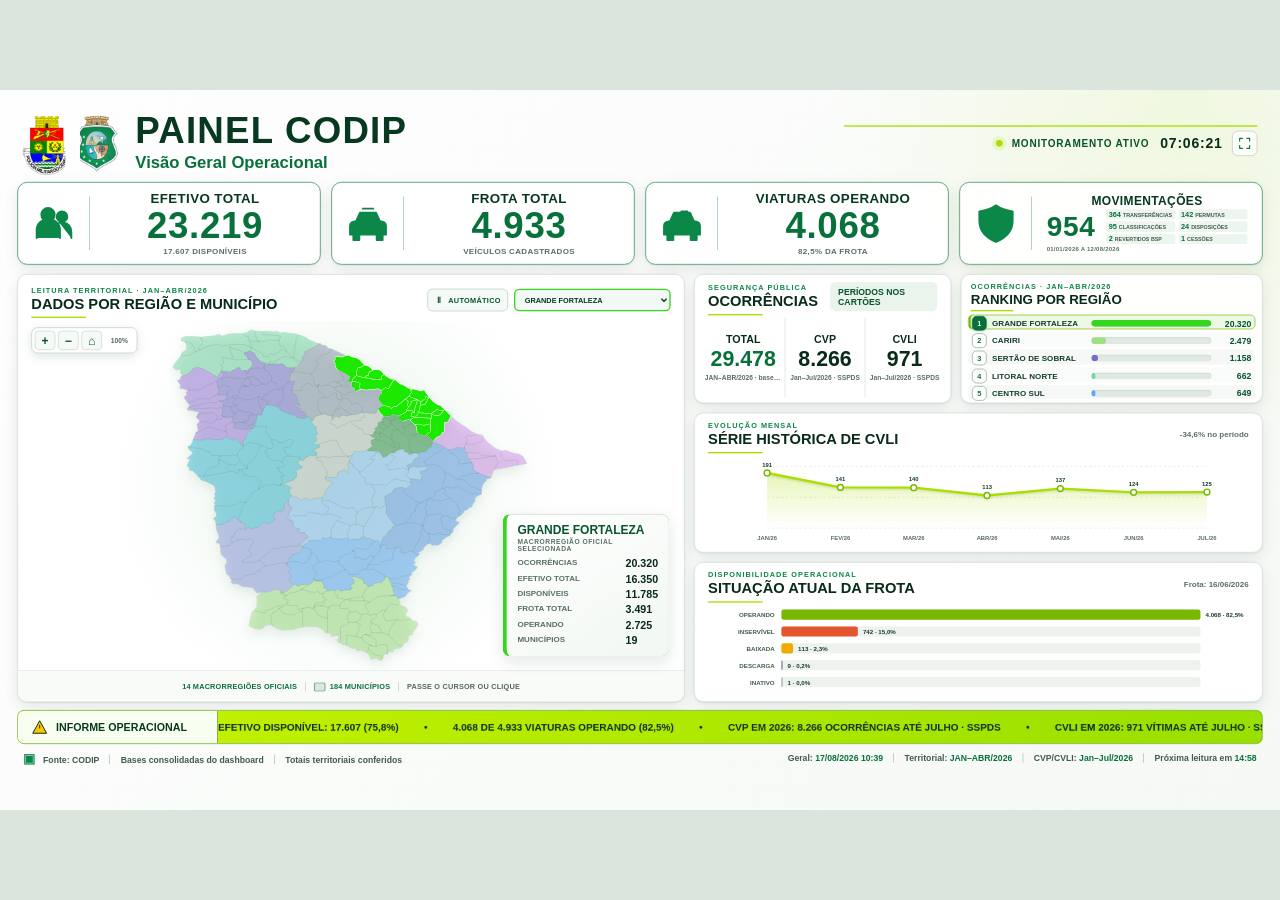
==== commit 55aa1092: "Renova cache do painel da TV" ====
--- a/index.html
+++ b/index.html
@@ -132,7 +132,7 @@
     </footer>
   </main>
 
-  <script src="base-resumo.js"></script>
+  <script src="base-resumo.js?v=20260817-2"></script>
   <script src="data.js"></script>
   <script src="app.js"></script>
 </body>
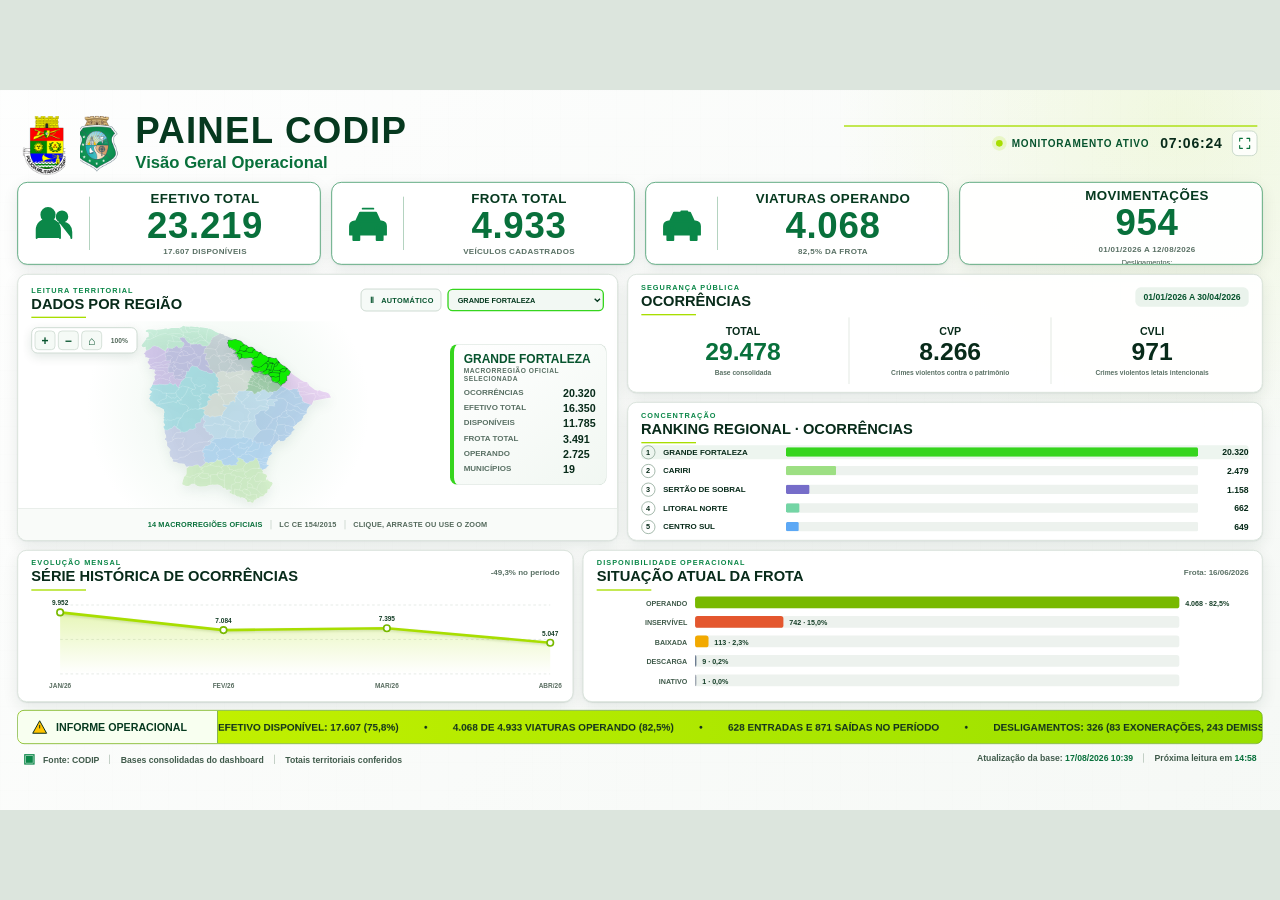
==== commit 6a5f4d82: "fix: mover arquivos para raiz para GitHub Pages acessar corretamente" ====
--- a/index.html
+++ b/index.html
@@ -13,8 +13,8 @@
     <header class="topbar">
       <div class="identity">
         <div class="official-logos" aria-label="Polícia Militar do Ceará e Governo do Estado do Ceará">
-          <span class="logo-crop logo-pmce"><img src="timbrado.png" alt="Polícia Militar do Ceará"></span>
-          <span class="logo-crop logo-ceara"><img src="timbrado.png" alt="Governo do Estado do Ceará"></span>
+          <span class="logo-crop logo-pmce"><img src="../timbrado.png" alt="Polícia Militar do Ceará"></span>
+          <span class="logo-crop logo-ceara"><img src="../timbrado.png" alt="Governo do Estado do Ceará"></span>
         </div>
         <div>
           <h1>PAINEL CODIP</h1>
@@ -44,12 +44,17 @@
         <div class="kpi-icon"><svg viewBox="0 0 64 64" aria-hidden="true"><path d="M14 29l6-13h24l6 13M12 29h40c4 0 7 3 7 7v13H5V36c0-4 3-7 7-7Z"/><circle cx="17" cy="39" r="4"/><circle cx="47" cy="39" r="4"/><path d="M10 49v8h9v-8m26 0v8h9v-8"/><path d="M31 20v-6h9v6"/></svg></div>
         <div><span>Viaturas operando</span><strong id="operatingVehicles">—</strong><small id="operatingVehicleHint">Disponibilidade da frota</small></div>
       </article>
-      <article class="kpi-card movement-card">
+      <article class="kpi-card">
         <div class="kpi-icon"><svg viewBox="0 0 64 64" aria-hidden="true"><path d="M32 5c8 6 16 8 25 9v14c0 15-9 25-25 32C16 53 7 43 7 28V14c9-1 17-3 25-9Z"/><path d="m32 16 4 10 11 1-8 7 3 11-10-6-10 6 3-11-8-7 11-1 4-10Z"/></svg></div>
-        <div class="movement-card-content">
-          <span>Movimentações</span>
-          <div class="movement-card-main"><strong id="movementTotal">—</strong><div id="movementModalities" class="movement-modalities" aria-label="Modalidades das movimentações"></div></div>
-          <small id="movementPeriod">Período da base</small>
+        <div>
+          <span>Movimentações</span><strong id="movementTotal">—</strong><small id="movementPeriod">Período da base</small>
+          <div style="margin-top: 6px; font-size: 11px; opacity: 0.8; text-align: center;">
+            Desligamentos: <strong id="separacoes">—</strong>
+            <span style="margin: 0 4px;">|</span>
+            Exon.: <strong id="exoneracoes">—</strong>
+            <span style="margin: 0 4px;">|</span>
+            Dem.: <strong id="demissoes">—</strong>
+          </div>
         </div>
       </article>
     </section>
@@ -57,7 +62,7 @@
     <section class="main-grid">
       <article class="panel map-panel">
         <div class="panel-heading">
-          <div><span class="eyebrow" id="territorialPeriod">Leitura territorial</span><h2>Dados por região e município</h2></div>
+          <div><span class="eyebrow">Leitura territorial</span><h2>Dados por região</h2></div>
           <div class="map-actions">
             <button id="mapAutoButton" class="map-auto-button" type="button" aria-pressed="true" title="Pausar rotação automática">
               <span class="map-auto-icon" aria-hidden="true">Ⅱ</span><span id="mapAutoLabel">Automático</span>
@@ -67,7 +72,7 @@
         </div>
         <div class="map-layout">
           <div class="map-wrap">
-            <svg id="cearaMap" viewBox="35 10 535 500" role="img" aria-label="Mapa interativo do Ceará dividido em 184 municípios e 14 macrorregiões oficiais"></svg>
+            <svg id="cearaMap" viewBox="35 10 535 500" role="img" aria-label="Mapa interativo do Ceará dividido nas 14 macrorregiões oficiais"></svg>
             <div class="map-zoom-controls" aria-label="Controles de navegação do mapa">
               <button id="mapZoomIn" type="button" aria-label="Aumentar zoom" title="Aumentar zoom">+</button>
               <button id="mapZoomOut" type="button" aria-label="Diminuir zoom" title="Diminuir zoom">−</button>
@@ -82,43 +87,41 @@
         <div id="regionLegend" class="region-legend"></div>
       </article>
 
-      <div class="dashboard-side">
-        <div class="right-stack">
-          <article class="panel occurrences-panel">
-            <div class="panel-heading compact">
-              <div><span class="eyebrow">Segurança pública</span><h2>Ocorrências</h2></div>
-              <span class="period-chip" id="crimePeriod">Períodos nos cartões</span>
-            </div>
-            <div class="occurrence-grid">
-              <div class="occurrence main"><span>Total</span><strong id="crimeTotal">—</strong><small id="crimeDelta">Base consolidada</small></div>
-              <div class="occurrence"><span>CVP</span><strong id="cvpTotal">—</strong><small id="cvpHint">Crimes violentos contra o patrimônio</small></div>
-              <div class="occurrence"><span>CVLI</span><strong id="cvliTotal">—</strong><small id="cvliHint">Crimes violentos letais intencionais</small></div>
-            </div>
-          </article>
+      <div class="right-stack">
+        <article class="panel occurrences-panel">
+          <div class="panel-heading compact">
+            <div><span class="eyebrow">Segurança pública</span><h2>Ocorrências</h2></div>
+            <span class="period-chip" id="crimePeriod">Base atual</span>
+          </div>
+          <div class="occurrence-grid">
+            <div class="occurrence main"><span>Total</span><strong id="crimeTotal">—</strong><small id="crimeDelta">Base consolidada</small></div>
+            <div class="occurrence"><span>CVP</span><strong id="cvpTotal">—</strong><small>Crimes violentos contra o patrimônio</small></div>
+            <div class="occurrence"><span>CVLI</span><strong id="cvliTotal">—</strong><small>Crimes violentos letais intencionais</small></div>
+          </div>
+        </article>
 
-          <article class="panel ranking-panel">
-            <div class="panel-heading compact"><div><span class="eyebrow" id="rankingPeriod">Ocorrências</span><h2>Ranking por região</h2></div></div>
-            <div id="regionRanking" class="ranking"></div>
-          </article>
+        <article class="panel ranking-panel">
+          <div class="panel-heading compact"><div><span class="eyebrow">Concentração</span><h2>Ranking regional · ocorrências</h2></div></div>
+          <div id="regionRanking" class="ranking"></div>
+        </article>
+      </div>
+    </section>
+
+    <section class="charts-grid">
+      <article class="panel chart-panel">
+        <div class="panel-heading compact">
+          <div><span class="eyebrow">Evolução mensal</span><h2>Série histórica de ocorrências</h2></div>
+          <span class="chart-total" id="trendCaption"></span>
         </div>
-
-        <section class="charts-grid">
-          <article class="panel chart-panel">
-            <div class="panel-heading compact">
-              <div><span class="eyebrow">Evolução mensal</span><h2>Série histórica de CVLI</h2></div>
-              <span class="chart-total" id="trendCaption"></span>
-            </div>
-            <div id="occurrenceChart" class="chart" aria-label="Gráfico mensal de ocorrências"></div>
-          </article>
-          <article class="panel chart-panel">
-            <div class="panel-heading compact">
-              <div><span class="eyebrow">Disponibilidade operacional</span><h2>Situação atual da frota</h2></div>
-              <span class="chart-total" id="fleetBaseDate">Base consolidada</span>
-            </div>
-            <div id="vehicleChart" class="chart" aria-label="Gráfico da frota por situação operacional"></div>
-          </article>
-        </section>
-      </div>
+        <div id="occurrenceChart" class="chart" aria-label="Gráfico mensal de ocorrências"></div>
+      </article>
+      <article class="panel chart-panel">
+        <div class="panel-heading compact">
+          <div><span class="eyebrow">Disponibilidade operacional</span><h2>Situação atual da frota</h2></div>
+          <span class="chart-total" id="fleetBaseDate">Base consolidada</span>
+        </div>
+        <div id="vehicleChart" class="chart" aria-label="Gráfico da frota por situação operacional"></div>
+      </article>
     </section>
 
     <section class="ticker" aria-label="Informes operacionais">
@@ -128,11 +131,11 @@
 
     <footer>
       <div><span class="calendar-icon">▣</span> Fonte: CODIP <i></i> Bases consolidadas do dashboard <i></i> <span id="dataQuality">Validação territorial</span></div>
-      <div>Geral: <strong id="updatedAt">—</strong> <i></i> Territorial: <strong id="territorialUpdatedAt">—</strong> <i></i> CVP/CVLI: <strong id="stateCrimeUpdatedAt">—</strong> <i></i> Próxima leitura em <strong id="refreshCountdown">15:00</strong></div>
+      <div>Atualização da base: <strong id="updatedAt">—</strong> <i></i> Próxima leitura em <strong id="refreshCountdown">15:00</strong></div>
     </footer>
   </main>
 
-  <script src="base-resumo.js?v=20260817-2"></script>
+  <script src="base-resumo.js"></script>
   <script src="data.js"></script>
   <script src="app.js"></script>
 </body>
--- a/styles.css
+++ b/styles.css
@@ -70,18 +70,9 @@
 .kpi-card span { display: block; color: var(--green-950); font-size: 20px; font-weight: 900; letter-spacing: .03em; text-transform: uppercase; white-space: nowrap; }
 .kpi-card strong { display: block; margin-top: 3px; color: var(--green-800); font-size: 55px; line-height: .96; font-weight: 900; letter-spacing: 1px; font-variant-numeric: tabular-nums; }
 .kpi-card small { display: block; margin-top: 6px; color: var(--muted); font-size: 12px; font-weight: 700; text-transform: uppercase; letter-spacing: .04em; }
-.movement-card > .movement-card-content { padding: 7px 12px 6px 15px; }
-.movement-card-content > span { font-size: 18px; }
-.movement-card-main { display: grid; grid-template-columns: 82px minmax(0, 1fr); align-items: center; gap: 7px; margin-top: 2px; }
-.movement-card-main > strong { margin: 0; font-size: 42px; text-align: left; }
-.movement-modalities { display: grid; grid-template-columns: repeat(2, minmax(0, 1fr)); gap: 3px 5px; }
-.movement-modalities span { min-width: 0; overflow: hidden; padding: 2px 4px; border-radius: 4px; background: #edf5ef; color: #405b4b; font-size: 8px; line-height: 1.05; letter-spacing: 0; text-align: left; text-overflow: ellipsis; white-space: nowrap; }
-.movement-modalities b { margin-right: 3px; color: var(--green-800); font-size: 11px; font-variant-numeric: tabular-nums; }
-.movement-card-content > small { margin-top: 3px; font-size: 9px; text-align: left; }
 
-.main-grid { position: relative; height: 642px; display: grid; grid-template-columns: minmax(0, 1.08fr) minmax(0, .92fr); gap: 14px; margin-bottom: 12px; }
-.dashboard-side { min-width: 0; display: grid; grid-template-rows: 194px 434px; gap: 14px; }
-.right-stack { min-width: 0; display: grid; grid-template-columns: minmax(0, .92fr) minmax(0, 1.08fr); gap: 14px; }
+.main-grid { position: relative; height: 400px; display: grid; grid-template-columns: 1.02fr 1.08fr; gap: 14px; margin-bottom: 14px; }
+.right-stack { display: grid; grid-template-rows: 178px 208px; gap: 14px; min-width: 0; }
 .panel { min-width: 0; background: var(--panel); border: 1px solid var(--line); border-radius: 14px; box-shadow: var(--shadow); overflow: hidden; }
 .panel-heading { height: 70px; display: flex; align-items: center; justify-content: space-between; gap: 18px; padding: 13px 20px 8px; }
 .panel-heading.compact { height: 64px; padding-top: 10px; }
@@ -98,13 +89,13 @@
 .map-auto-button[aria-pressed="false"] { color: #66766b; background: #eef1ef; }
 .map-auto-icon { width: 13px; text-align: center; font-size: 12px; }
 
-.map-layout { position: relative; height: 523px; display: grid; grid-template-columns: minmax(0, 1fr); padding: 0 10px 0 8px; }
+.map-layout { position: relative; height: 280px; display: grid; grid-template-columns: minmax(0, 1fr) 235px; padding: 0 16px 0 8px; }
 .map-wrap { position: relative; min-width: 0; overflow: hidden; border-radius: 0 0 0 10px; background: radial-gradient(circle at 48% 46%, rgba(225,241,229,.72), rgba(255,255,255,0) 58%); }
 #cearaMap { width: 100%; height: 100%; touch-action: none; cursor: grab; filter: drop-shadow(0 8px 8px rgba(6,57,31,.16)); overflow: hidden; transition: filter .25s ease; }
 #cearaMap.map-view-animated { transition: filter .25s ease; }
-#cearaMap path { stroke: rgba(31,83,49,.48); stroke-width: .9; stroke-linejoin: round; vector-effect: non-scaling-stroke; cursor: pointer; paint-order: stroke fill; transition: opacity .3s ease, filter .3s ease, stroke .2s ease, stroke-width .2s ease; transform-box: fill-box; transform-origin: center; }
-#cearaMap path.dimmed { opacity: .52; }
-#cearaMap path.highlighted { opacity: 1; filter: saturate(1.25) brightness(1.04); stroke: rgba(255,255,255,.98); stroke-width: 1.45; }
+#cearaMap path { stroke: rgba(255,255,255,.98); stroke-width: 1.15; vector-effect: non-scaling-stroke; cursor: pointer; paint-order: stroke fill; transition: opacity .3s ease, filter .3s ease, stroke .2s ease, stroke-width .2s ease; transform-box: fill-box; transform-origin: center; }
+#cearaMap path.dimmed { opacity: .36; }
+#cearaMap path.highlighted { opacity: 1; filter: saturate(1.35) brightness(1.03); stroke: rgba(5,72,37,.65); stroke-width: 1.65; }
 #cearaMap path:hover, #cearaMap path.hovered, #cearaMap path.municipality-selected { opacity: 1; filter: saturate(1.5) brightness(1.08) drop-shadow(0 2px 2px rgba(5,47,25,.38)); stroke: #06391f; stroke-width: 3; }
 .map-wrap.is-panning #cearaMap { cursor: grabbing; }
 .map-wrap.is-panning #cearaMap path { cursor: grabbing; }
@@ -119,7 +110,7 @@
 .map-tooltip[hidden] { display: none; }
 .map-tooltip strong { display: block; margin-bottom: 4px; font-size: 13px; text-transform: uppercase; }
 .map-tooltip span { color: #d9f0df; }
-.region-summary { position: absolute; z-index: 2; right: 22px; bottom: 20px; width: 250px; display: grid; gap: 6px; padding: 14px 16px; border: 1px solid #d3dfd6; border-left: 6px solid var(--green-700); border-radius: 12px; background: linear-gradient(145deg, rgba(255,255,255,.97), rgba(241,247,242,.97)); box-shadow: 0 8px 24px rgba(6,57,31,.12); }
+.region-summary { position: absolute; z-index: 2; top: 50%; right: 16px; width: 235px; display: grid; gap: 6px; padding: 13px 15px; border: 1px solid #d3dfd6; border-left: 6px solid var(--green-700); border-radius: 12px; background: linear-gradient(145deg, #fff, #f1f7f2); transform: translateY(-50%); }
 .region-summary .summary-name { color: var(--green-900); font-size: 18px; line-height: 1.02; font-weight: 900; text-transform: uppercase; }
 .region-summary .summary-kicker { margin-top: -3px; color: var(--muted); font-size: 10px; font-weight: 900; letter-spacing: .08em; text-transform: uppercase; }
 .region-summary dl { display: grid; grid-template-columns: 1fr auto; gap: 5px 10px; margin: 2px 0 0; }
@@ -129,39 +120,30 @@
 .map-source { display: flex; align-items: center; color: #53685b; font-size: 11px; font-weight: 800; letter-spacing: .025em; text-transform: uppercase; }
 .map-source strong { color: var(--green-800); }
 .map-source i { width: 1px; height: 14px; margin: 0 12px; background: #bccbc0; }
-.municipality-key { display: inline-flex; align-items: center; gap: 7px; color: var(--green-800); font-weight: 900; }
-.municipality-key b { width: 17px; height: 13px; display: inline-block; border: 1px solid rgba(31,83,49,.72); border-radius: 2px; background: linear-gradient(90deg, transparent 46%, rgba(31,83,49,.55) 47%, rgba(31,83,49,.55) 53%, transparent 54%), linear-gradient(transparent 46%, rgba(31,83,49,.55) 47%, rgba(31,83,49,.55) 53%, transparent 54%), #d8eadc; }
 .legend-item { min-height: 29px; display: flex; align-items: center; gap: 6px; padding: 5px 8px; border: 1px solid transparent; border-radius: 7px; background: transparent; color: #405b4b; font-size: 11px; font-weight: 900; text-transform: uppercase; cursor: pointer; }
 .legend-item i { width: 10px; height: 10px; border-radius: 3px; }
 .legend-item:hover, .legend-item:focus-visible, .legend-item.active { border-color: #bfd0c4; background: #edf5ef; outline: none; }
 
-.occurrence-grid { height: 130px; display: grid; grid-template-columns: 1.05fr 1fr 1fr; padding: 0 10px 10px; }
+.occurrence-grid { height: 112px; display: grid; grid-template-columns: 1.05fr 1fr 1fr; padding: 0 14px 12px; }
 .occurrence { min-width: 0; display: flex; flex-direction: column; align-items: center; justify-content: center; border-left: 1px solid #d4ded6; text-align: center; }
 .occurrence:first-child { border-left: 0; }
 .occurrence span { font-size: 16px; font-weight: 900; text-transform: uppercase; }
-.occurrence strong { margin-top: 3px; font-size: 32px; line-height: 1; font-weight: 900; font-variant-numeric: tabular-nums; }
+.occurrence strong { margin-top: 3px; font-size: 37px; line-height: 1; font-weight: 900; font-variant-numeric: tabular-nums; }
 .occurrence.main strong { color: var(--green-800); }
 .occurrence small { margin-top: 7px; width: 92%; overflow: hidden; color: var(--muted); font-size: 10px; font-weight: 700; text-overflow: ellipsis; white-space: nowrap; }
 
-.ranking-panel .panel-heading { height: 56px; padding: 8px 14px 4px; }
-.ranking-panel h2 { font-size: 20px; }
-.ranking-panel h2::after { bottom: -7px; width: 64px; }
-.ranking { height: 138px; display: grid; align-content: center; gap: 4px; padding: 4px 10px 7px; }
-.rank-row { width: 100%; min-height: 22px; display: grid; grid-template-columns: 23px minmax(108px, 142px) minmax(64px, 1fr) 53px; gap: 7px; align-items: center; min-width: 0; padding: 1px 5px; border: 1px solid transparent; border-radius: 7px; background: #f5f8f6; color: inherit; text-align: left; cursor: pointer; transition: transform .18s ease, border-color .18s ease, background .18s ease, box-shadow .18s ease; }
-.rank-row:nth-child(even) { background: #fafcfb; }
-.rank-row:first-child { border-color: #b7d8c0; background: linear-gradient(90deg, #e7f4ea, #f7fbf8); }
-.rank-row:hover, .rank-row:focus-visible { border-color: #9fc2a9; background: #eaf4ed; outline: none; transform: translateX(2px); }
-.rank-row.active { border-color: #79b900; background: #eef8e7; box-shadow: inset 3px 0 0 #79b900; outline: none; }
-.rank-number { width: 22px; height: 22px; display: grid; place-items: center; border: 1px solid #86a58f; border-radius: 7px; background: #fff; color: var(--green-800); font-size: 11px; font-weight: 900; }
-.rank-row:first-child .rank-number { border-color: var(--green-800); background: var(--green-800); color: #fff; box-shadow: 0 2px 5px rgba(8,112,59,.20); }
-.rank-name { overflow: hidden; color: #143e27; font-size: 12px; font-weight: 900; letter-spacing: .01em; text-overflow: ellipsis; text-transform: uppercase; white-space: nowrap; }
-.rank-track { height: 10px; overflow: hidden; border-radius: 999px; background: #dfe8e1; box-shadow: inset 0 1px 2px rgba(6,57,31,.10); }
-.rank-bar { min-width: 5px; height: 100%; border-radius: 999px; transform-origin: left; animation: grow 1.2s cubic-bezier(.2,.75,.25,1) both; }
-.rank-value { color: var(--green-900); text-align: right; font-size: 13px; font-weight: 900; font-variant-numeric: tabular-nums; }
+.ranking { height: 140px; display: grid; align-content: center; gap: 7px; padding: 2px 20px 10px; }
+.rank-row { width: 100%; min-height: 21px; display: grid; grid-template-columns: 24px 175px 1fr 67px; gap: 9px; align-items: center; min-width: 0; padding: 0; border: 0; border-radius: 5px; background: transparent; color: inherit; text-align: left; cursor: pointer; }
+.rank-row:hover, .rank-row:focus-visible, .rank-row.active { background: #edf5ef; outline: none; }
+.rank-number { width: 21px; height: 21px; display: grid; place-items: center; border: 1px solid #7a9985; border-radius: 50%; font-size: 11px; font-weight: 900; }
+.rank-name { overflow: hidden; font-size: 12px; font-weight: 900; text-overflow: ellipsis; text-transform: uppercase; white-space: nowrap; }
+.rank-track { height: 14px; overflow: hidden; border-radius: 2px; background: #edf2ee; }
+.rank-bar { height: 100%; border-radius: 2px; transform-origin: left; animation: grow 1.2s cubic-bezier(.2,.75,.25,1) both; }
+.rank-value { text-align: right; font-size: 13px; font-weight: 900; font-variant-numeric: tabular-nums; }
 
-.charts-grid { position: relative; min-height: 0; display: grid; grid-template-rows: repeat(2, minmax(0, 1fr)); gap: 14px; }
+.charts-grid { position: relative; height: 228px; display: grid; grid-template-columns: .9fr 1.1fr; gap: 14px; margin-bottom: 12px; }
 .chart-panel .panel-heading { height: 62px; }
-.chart { height: 148px; padding: 0 12px 8px; }
+.chart { height: 164px; padding: 0 12px 8px; }
 .chart svg { width: 100%; height: 100%; overflow: visible; }
 .chart-total { color: var(--muted); font-size: 12px; font-weight: 800; }
 .grid-line { stroke: #d8e1da; stroke-width: 1; stroke-dasharray: 4 4; }
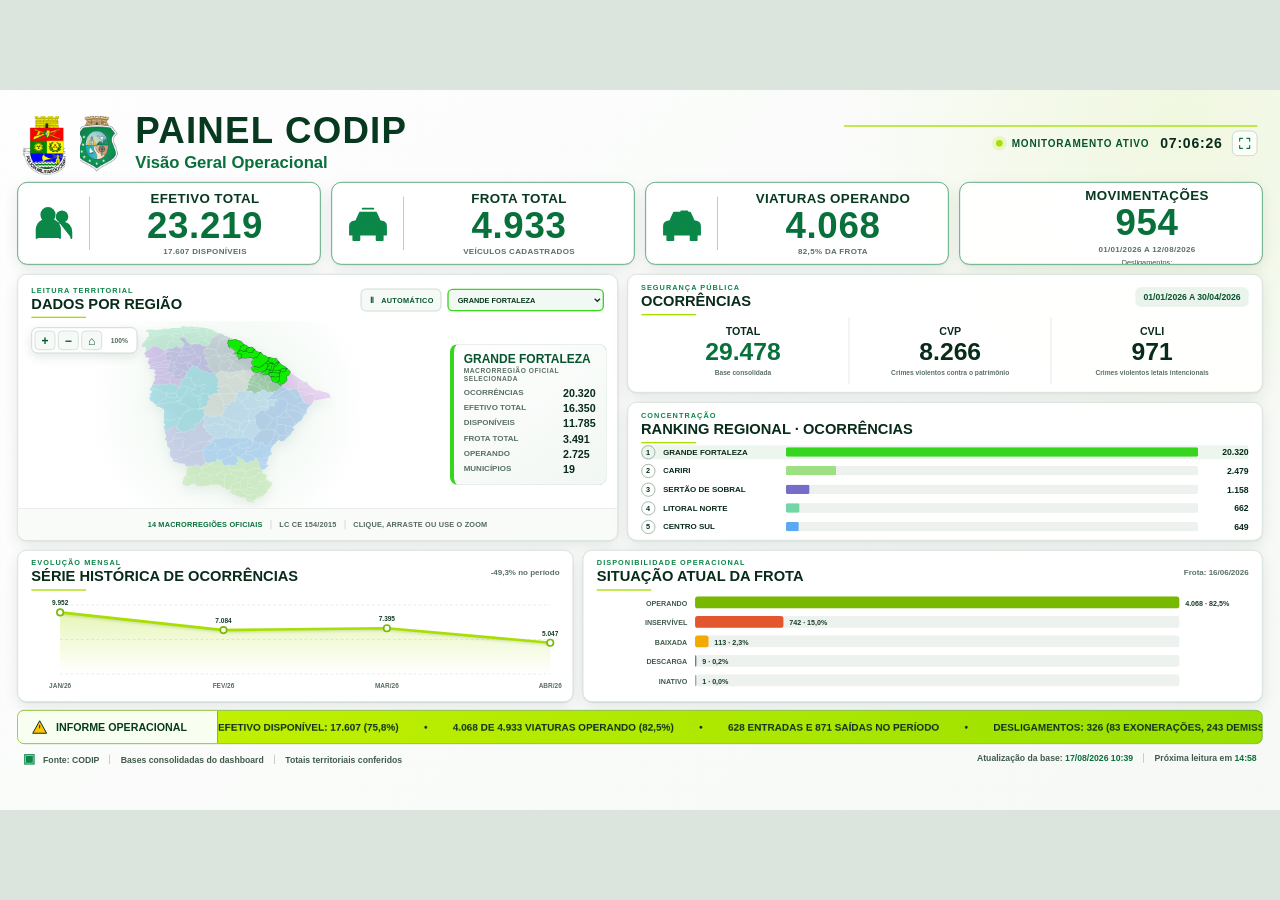
==== commit 3a90ff31: "cache-bust: forçar atualização do GitHub Pages" ====
--- a/index.html
+++ b/index.html
@@ -6,7 +6,7 @@
   <meta name="theme-color" content="#f4f7f3">
   <title>Painel CODIP · Visão Geral Operacional</title>
   <link rel="icon" href="data:,">
-  <link rel="stylesheet" href="styles.css">
+  <link rel="stylesheet" href="styles.css?v=2026-08-18-update">
 </head>
 <body>
   <main id="tvStage" class="tv-stage" aria-label="Painel CODIP para monitoramento em TV">
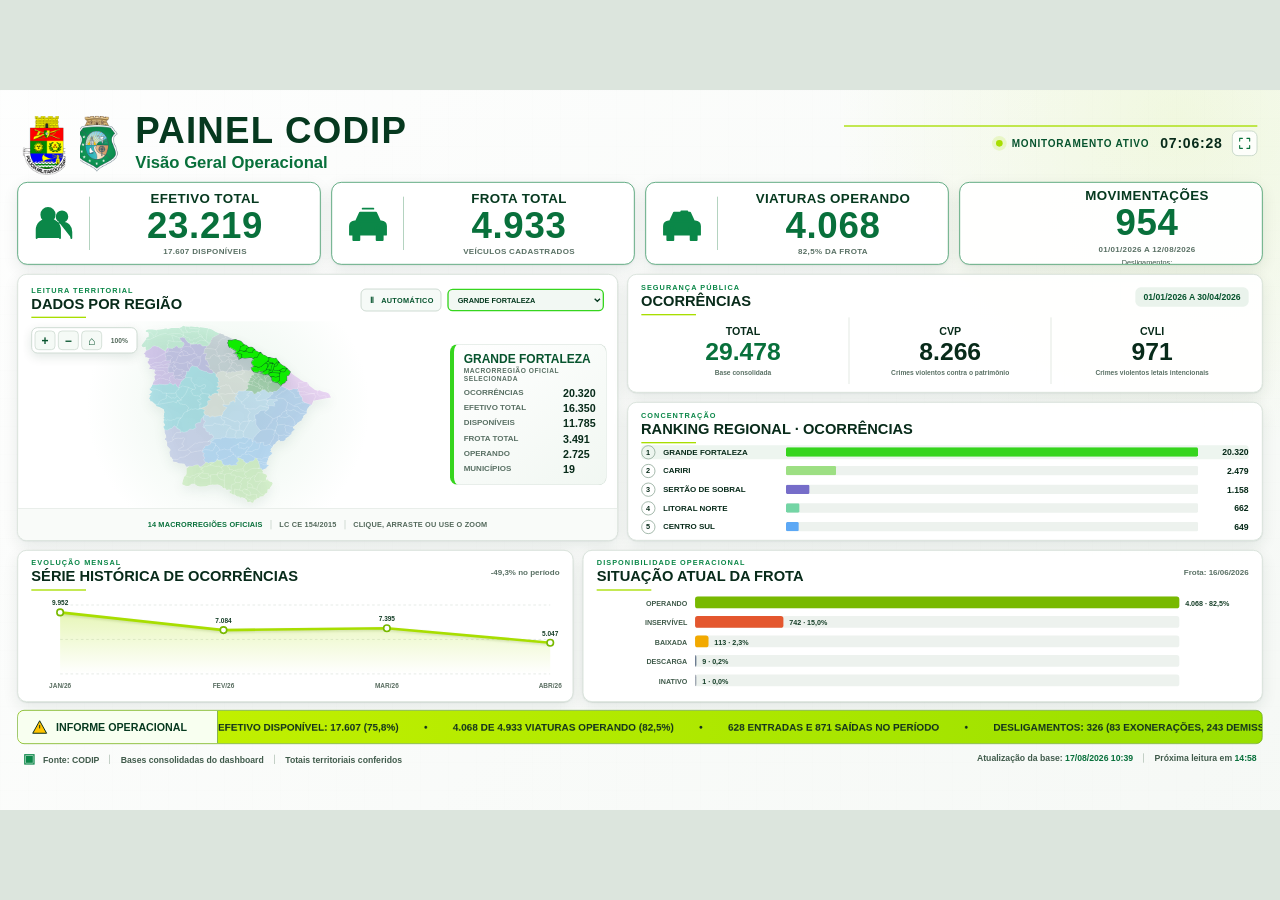
==== commit 4edf6b96: "cache: adicionar versioning aos scripts para forçar atualização" ====
--- a/index.html
+++ b/index.html
@@ -6,7 +6,7 @@
   <meta name="theme-color" content="#f4f7f3">
   <title>Painel CODIP · Visão Geral Operacional</title>
   <link rel="icon" href="data:,">
-  <link rel="stylesheet" href="styles.css?v=2026-08-18-update">
+  <link rel="stylesheet" href="styles.css?v=2026-08-18-001">
 </head>
 <body>
   <main id="tvStage" class="tv-stage" aria-label="Painel CODIP para monitoramento em TV">
@@ -135,8 +135,8 @@
     </footer>
   </main>
 
-  <script src="base-resumo.js"></script>
-  <script src="data.js"></script>
-  <script src="app.js"></script>
+  <script src="base-resumo.js?v=001"></script>
+  <script src="data.js?v=001"></script>
+  <script src="app.js?v=001"></script>
 </body>
 </html>
